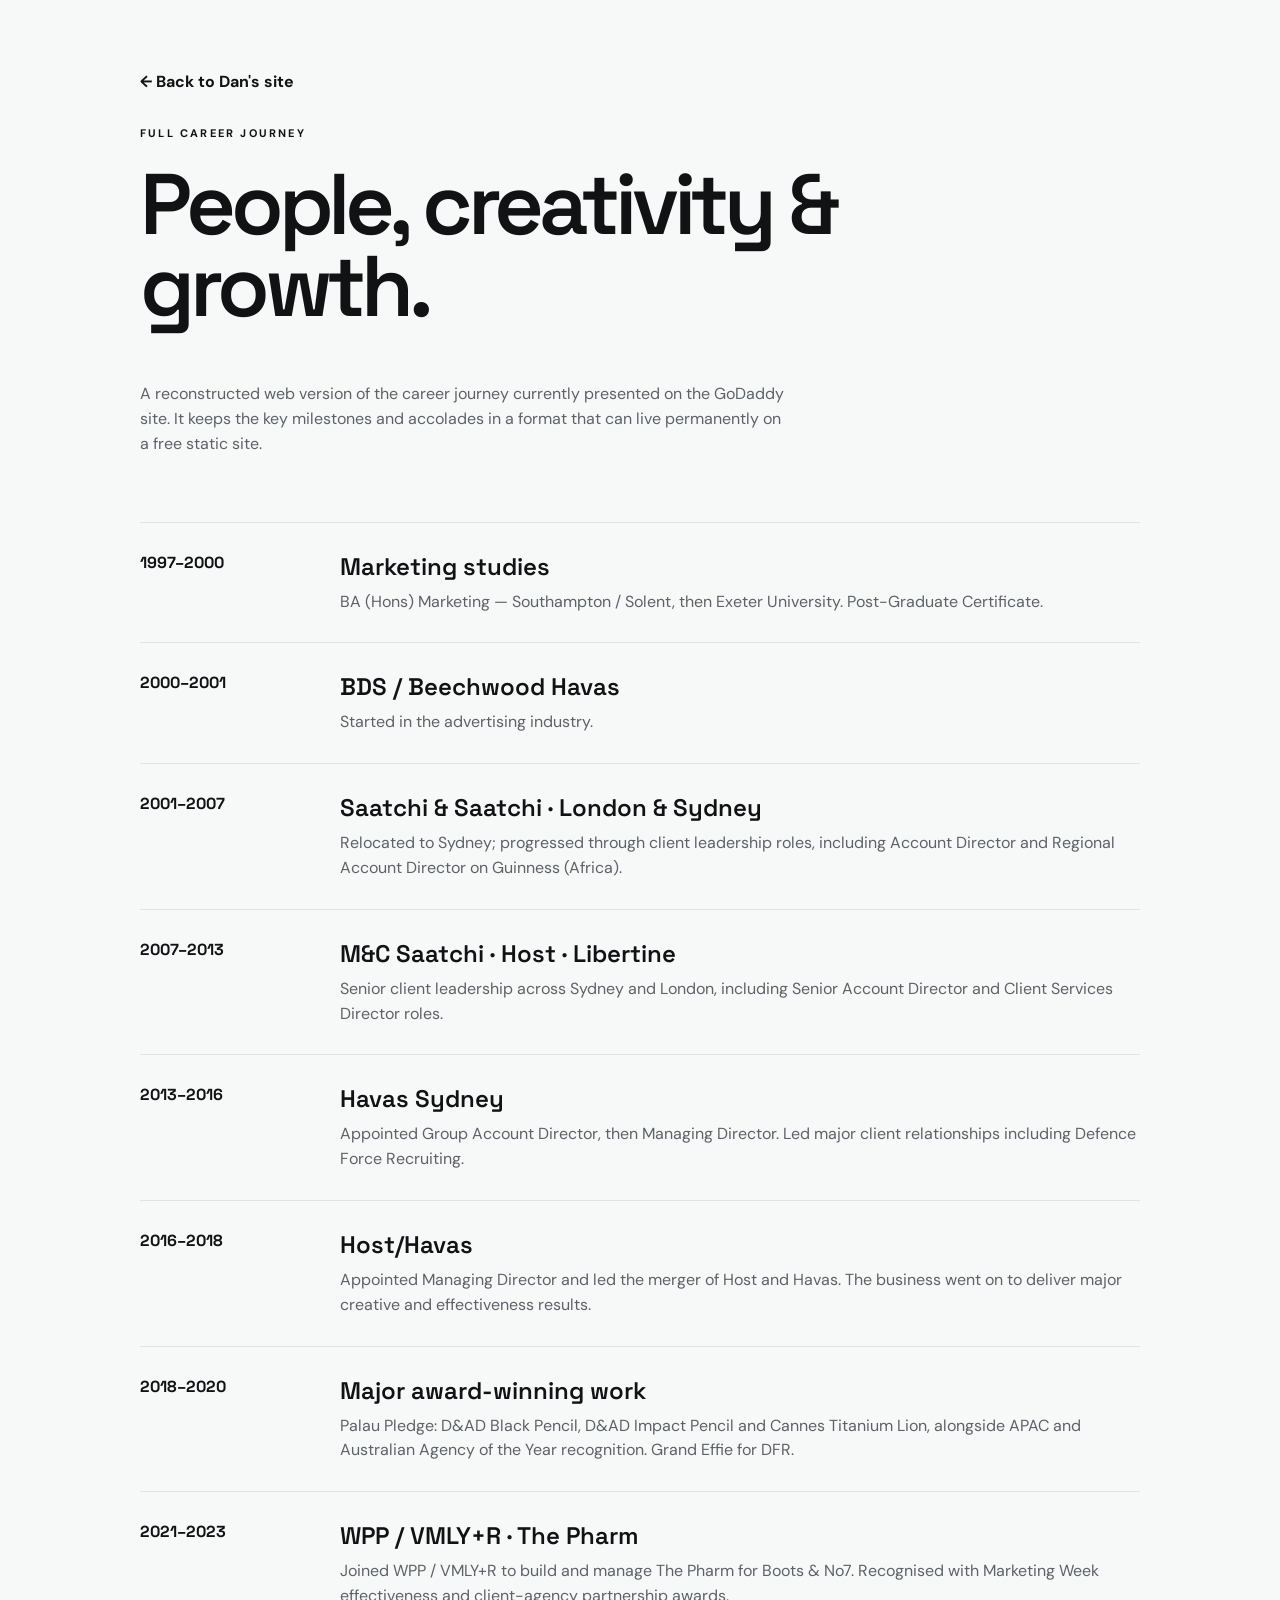
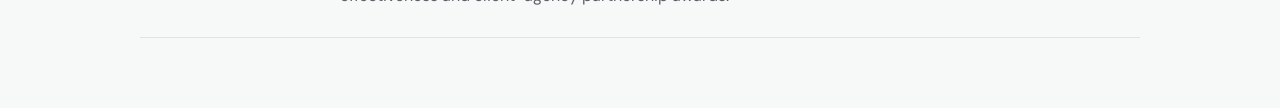
==== career-journey.html @ 4be55664 "Add files via upload" ====
<!doctype html><html lang="en-GB"><head><meta charset="utf-8"><meta name="viewport" content="width=device-width, initial-scale=1"><title>Career journey — Dan Smith</title><link rel="preconnect" href="https://fonts.googleapis.com"><link rel="preconnect" href="https://fonts.gstatic.com" crossorigin><link href="https://fonts.googleapis.com/css2?family=DM+Sans:wght@400;500;600;700&family=Space+Grotesk:wght@500;600;700&display=swap" rel="stylesheet"><link rel="stylesheet" href="styles.css"></head><body class="career-page"><main class="career-wrap"><a class="back" href="index.html">← Back to Dan's site</a><p class="eyebrow">Full career journey</p><h1>People, creativity &amp; growth.</h1><p class="career-meta">A reconstructed web version of the career journey currently presented on the GoDaddy site. It keeps the key milestones and accolades in a format that can live permanently on a free static site.</p><div class="career-line">
<div class="career-item"><strong>1997–2000</strong><div><h2>Marketing studies</h2><p>BA (Hons) Marketing — Southampton / Solent, then Exeter University. Post-Graduate Certificate.</p></div></div>
<div class="career-item"><strong>2000–2001</strong><div><h2>BDS / Beechwood Havas</h2><p>Started in the advertising industry.</p></div></div>
<div class="career-item"><strong>2001–2007</strong><div><h2>Saatchi &amp; Saatchi · London &amp; Sydney</h2><p>Relocated to Sydney; progressed through client leadership roles, including Account Director and Regional Account Director on Guinness (Africa).</p></div></div>
<div class="career-item"><strong>2007–2013</strong><div><h2>M&amp;C Saatchi · Host · Libertine</h2><p>Senior client leadership across Sydney and London, including Senior Account Director and Client Services Director roles.</p></div></div>
<div class="career-item"><strong>2013–2016</strong><div><h2>Havas Sydney</h2><p>Appointed Group Account Director, then Managing Director. Led major client relationships including Defence Force Recruiting.</p></div></div>
<div class="career-item"><strong>2016–2018</strong><div><h2>Host/Havas</h2><p>Appointed Managing Director and led the merger of Host and Havas. The business went on to deliver major creative and effectiveness results.</p></div></div>
<div class="career-item"><strong>2018–2020</strong><div><h2>Major award-winning work</h2><p>Palau Pledge: D&amp;AD Black Pencil, D&amp;AD Impact Pencil and Cannes Titanium Lion, alongside APAC and Australian Agency of the Year recognition. Grand Effie for DFR.</p></div></div>
<div class="career-item"><strong>2021–2023</strong><div><h2>WPP / VMLY+R · The Pharm</h2><p>Joined WPP / VMLY+R to build and manage The Pharm for Boots &amp; No7. Recognised with Marketing Week effectiveness and client-agency partnership awards.</p></div></div>
</div></main></body></html>
---- styles.css ----
:root{--ink:#111214;--muted:#5d6268;--line:#dfe3e5;--blue:#bfe9f4;--accent:#2c9db5;--paper:#f7f8f8;--white:#fff;--max:1240px}
*{box-sizing:border-box}html{scroll-behavior:smooth}body{margin:0;color:var(--ink);background:var(--white);font-family:'DM Sans',Arial,sans-serif;line-height:1.55}a{color:inherit}img{display:block;max-width:100%}.section-shell{width:min(calc(100% - 48px),var(--max));margin-inline:auto}.site-header{height:92px;display:flex;align-items:center;justify-content:space-between;width:min(calc(100% - 48px),var(--max));margin:auto;border-bottom:1px solid var(--line)}.brand{font-family:'Space Grotesk',sans-serif;font-weight:600;text-decoration:none;border:1.5px solid var(--ink);padding:10px 16px;letter-spacing:-.02em}.nav{display:flex;gap:34px;text-transform:uppercase;letter-spacing:.2em;font-size:12px;font-weight:600}.nav a{text-decoration:none;position:relative;padding:34px 0}.nav a.active:after,.nav a:hover:after{content:"";position:absolute;left:0;right:0;bottom:24px;height:2px;background:var(--accent)}.menu-toggle{display:none;background:none;border:1px solid var(--ink);padding:9px 12px;font:inherit}.hero{display:grid;grid-template-columns:1.05fr .95fr;min-height:650px;margin-top:54px}.hero-photo{background:#eaf2f4;overflow:hidden}.hero-photo img{width:100%;height:100%;object-fit:cover;object-position:center top;filter:saturate(.88)}.hero-copy{display:flex;flex-direction:column;justify-content:center;background:var(--blue);padding:clamp(42px,7vw,100px)}.eyebrow,.section-kicker{font-size:11px;text-transform:uppercase;letter-spacing:.2em;font-weight:700}.eyebrow{margin:0 0 22px}.hero h1{font:600 clamp(46px,5.4vw,82px)/.98 'Space Grotesk',sans-serif;letter-spacing:-.055em;max-width:690px;margin:0}.lede{font-size:20px;max-width:560px;margin:28px 0 34px;color:#30343a}.button{display:inline-flex;align-items:center;gap:26px;width:max-content;background:var(--ink);color:white;text-decoration:none;padding:15px 20px;font-weight:700;font-size:13px;letter-spacing:.03em}.button span{font-size:18px}.intro{padding:130px 0 110px}.section-kicker{color:var(--accent);border-top:1px solid var(--line);padding-top:14px;margin-bottom:50px}.intro-grid{display:grid;grid-template-columns:1.1fr .9fr;gap:100px}.intro h2,.work-intro h2,.cv h2,.contact h2{font:600 clamp(36px,4.2vw,64px)/1.03 'Space Grotesk',sans-serif;letter-spacing:-.05em;margin:0}.copy h3,.beliefs h3{font:700 18px/1.2 'Space Grotesk',sans-serif;margin:0 0 16px}.copy p,.beliefs p,.work-intro p,.cv p,.contact p{color:var(--muted);font-size:16px}.beliefs{display:grid;grid-template-columns:1fr 1fr;gap:70px;margin-top:100px}.beliefs article{border-top:1px solid var(--line);padding-top:18px}.beliefs span{font-size:11px;color:var(--accent);font-weight:700}.work{padding:80px 0 120px}.work-intro{display:grid;grid-template-columns:1.1fr .9fr;gap:100px;margin-bottom:55px}.case{display:grid;grid-template-columns:70px 1fr 220px;gap:45px;padding:55px 52px;margin-top:18px}.case-dark{background:#17191b;color:#fff}.case-blue{background:var(--blue)}.case-light{background:var(--paper)}.case-number{font:600 18px 'Space Grotesk',sans-serif}.case h3{font:600 clamp(30px,3vw,48px)/1.03 'Space Grotesk',sans-serif;letter-spacing:-.04em;margin:0 0 25px}.case p{max-width:720px;color:inherit;opacity:.78}.case-stat{align-self:end;border-left:1px solid currentColor;padding-left:28px;display:flex;flex-direction:column}.case-stat strong{font:600 56px/1 'Space Grotesk',sans-serif;letter-spacing:-.06em}.case-stat span{font-size:13px;max-width:150px;margin-top:8px;opacity:.7}.tags{display:flex;gap:8px;flex-wrap:wrap;margin-top:28px}.tags span{font-size:11px;border:1px solid rgba(17,18,20,.22);padding:7px 9px;text-transform:uppercase;letter-spacing:.08em}.text-link{display:inline-block;margin-top:18px;font-weight:700;text-decoration:none;border-bottom:1px solid currentColor}.cv{padding:100px 0}.cv-grid{display:grid;grid-template-columns:1fr 1fr;gap:100px;align-items:start}.cv .button{margin-top:24px}.timeline-preview{border-top:1px solid var(--line)}.timeline-preview div{display:grid;grid-template-columns:120px 1fr;gap:30px;padding:22px 0;border-bottom:1px solid var(--line)}.timeline-preview b{font-size:13px}.timeline-preview span{color:var(--muted);font-size:14px}.contact{padding:80px 0 120px}.contact-box{background:var(--blue);padding:65px;display:grid;grid-template-columns:1fr auto;gap:60px;align-items:center}.contact-box h2{max-width:650px}.contact-action{display:flex;flex-direction:column;align-items:flex-start;gap:14px}.button-dark{background:#111214}.contact small{color:var(--muted);font-size:11px;max-width:260px}.footer{border-top:1px solid var(--line);padding:24px 0 42px;display:flex;justify-content:space-between;font-size:12px;color:var(--muted)}.footer a{text-decoration:none}.career-page{background:var(--paper);min-height:100vh}.career-wrap{width:min(calc(100% - 48px),1000px);margin:auto;padding:70px 0}.career-wrap h1{font:600 clamp(48px,7vw,86px)/.95 'Space Grotesk',sans-serif;letter-spacing:-.06em;margin:15px 0 55px}.career-meta{color:var(--muted);max-width:650px}.career-line{margin-top:65px;border-top:1px solid var(--line)}.career-item{display:grid;grid-template-columns:150px 1fr;gap:50px;padding:28px 0;border-bottom:1px solid var(--line)}.career-item strong{font-family:'Space Grotesk',sans-serif}.career-item h2{font:600 24px 'Space Grotesk',sans-serif;margin:0 0 8px}.career-item p{margin:0;color:var(--muted)}.back{display:inline-block;margin-bottom:30px;text-decoration:none;font-weight:700}
@media(max-width:850px){.site-header{height:76px}.nav{display:none;position:absolute;top:76px;left:24px;right:24px;background:white;border:1px solid var(--line);padding:18px;flex-direction:column;gap:0;z-index:5}.nav.open{display:flex}.nav a{padding:14px}.nav a.active:after,.nav a:hover:after{bottom:5px}.menu-toggle{display:block}.hero,.intro-grid,.work-intro,.cv-grid{grid-template-columns:1fr}.hero{margin-top:24px;min-height:auto}.hero-photo{height:430px}.hero-copy{min-height:500px}.intro{padding:85px 0}.beliefs{grid-template-columns:1fr;gap:40px;margin-top:60px}.case{grid-template-columns:1fr;gap:22px;padding:38px 30px}.case-stat{border-left:0;border-top:1px solid currentColor;padding:20px 0 0}.work{padding:30px 0 70px}.cv{padding:70px 0}.contact-box{grid-template-columns:1fr;padding:40px 30px}.footer{padding-bottom:28px}.career-item{grid-template-columns:1fr;gap:8px}.career-wrap{padding:45px 0}}
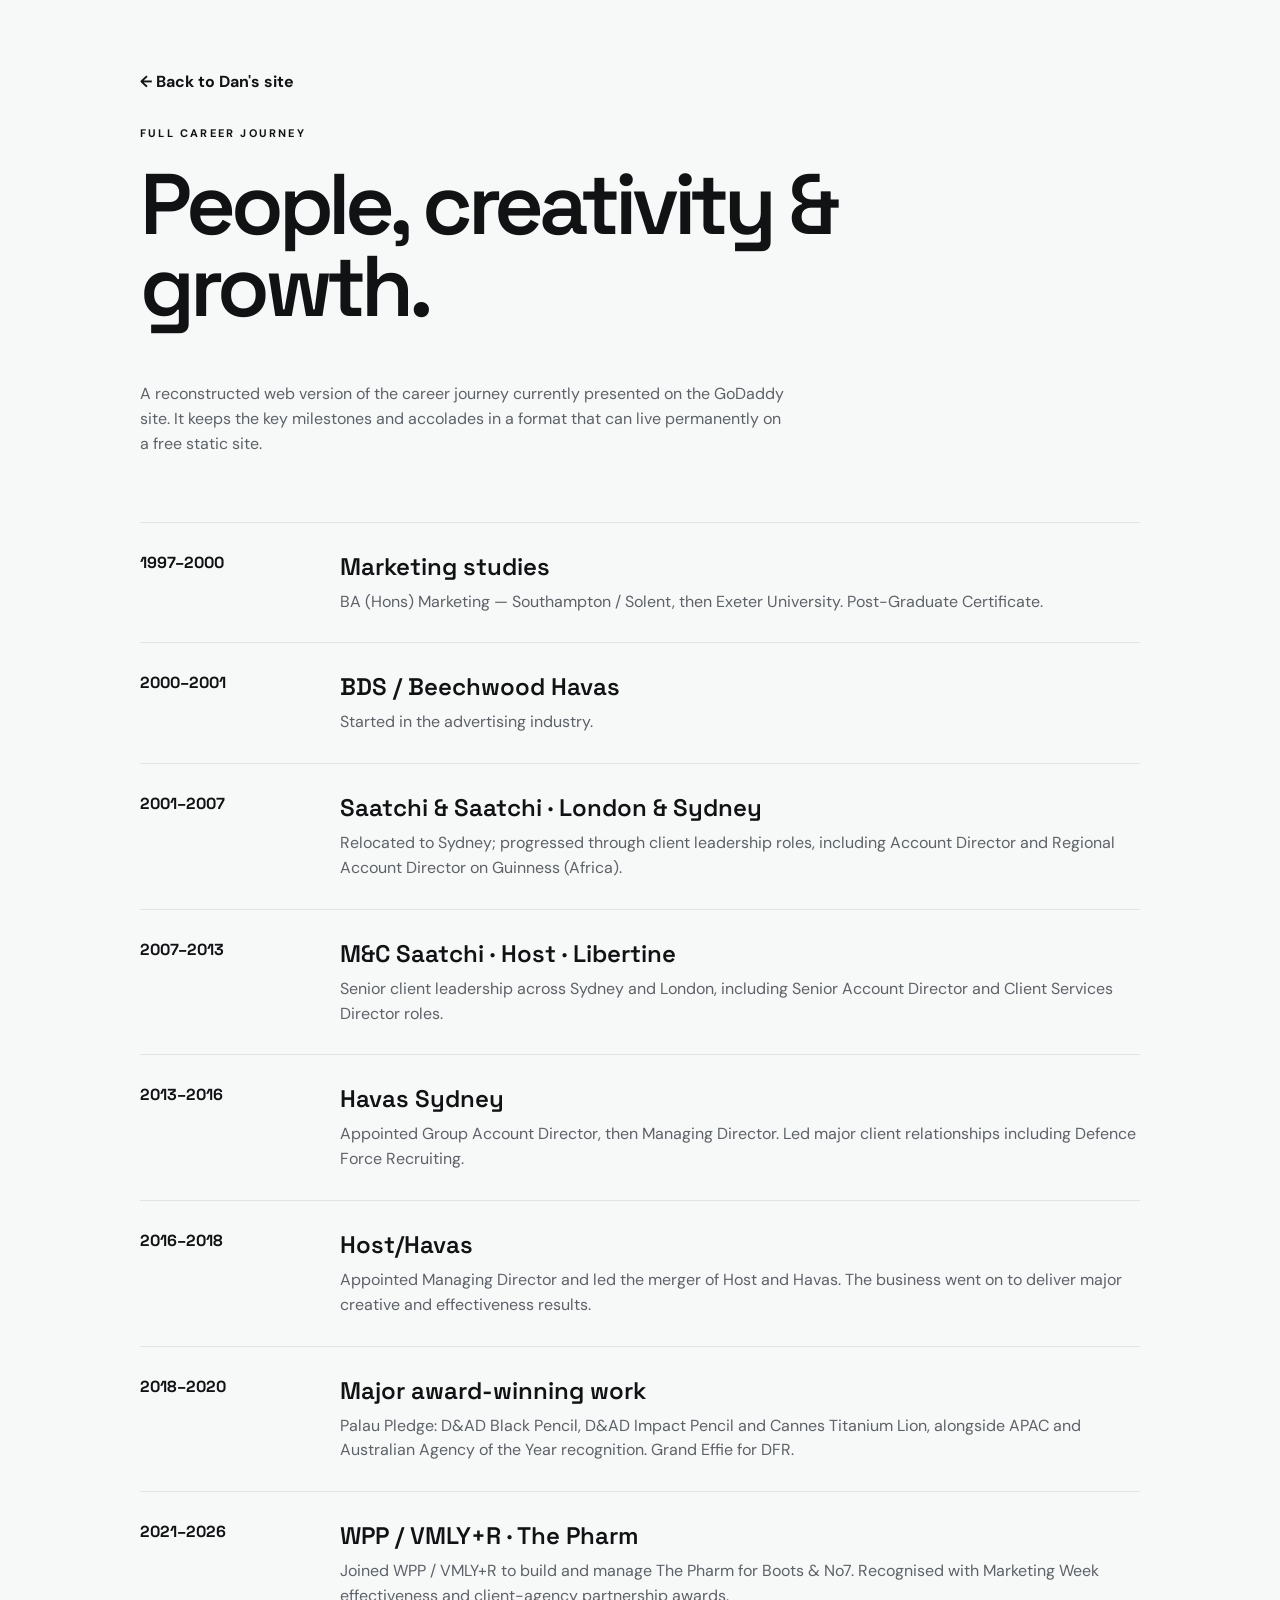
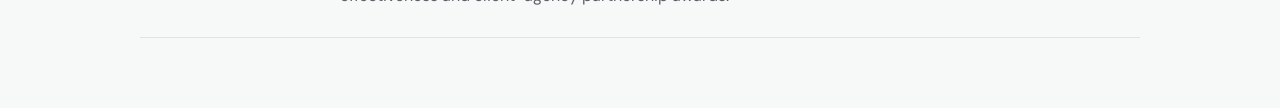
==== commit 598551f3: "Update career timeline from 2021–2023 to 2021–2026" ====
--- a/career-journey.html
+++ b/career-journey.html
@@ -6,5 +6,5 @@
 <div class="career-item"><strong>2013–2016</strong><div><h2>Havas Sydney</h2><p>Appointed Group Account Director, then Managing Director. Led major client relationships including Defence Force Recruiting.</p></div></div>
 <div class="career-item"><strong>2016–2018</strong><div><h2>Host/Havas</h2><p>Appointed Managing Director and led the merger of Host and Havas. The business went on to deliver major creative and effectiveness results.</p></div></div>
 <div class="career-item"><strong>2018–2020</strong><div><h2>Major award-winning work</h2><p>Palau Pledge: D&amp;AD Black Pencil, D&amp;AD Impact Pencil and Cannes Titanium Lion, alongside APAC and Australian Agency of the Year recognition. Grand Effie for DFR.</p></div></div>
-<div class="career-item"><strong>2021–2023</strong><div><h2>WPP / VMLY+R · The Pharm</h2><p>Joined WPP / VMLY+R to build and manage The Pharm for Boots &amp; No7. Recognised with Marketing Week effectiveness and client-agency partnership awards.</p></div></div>
+<div class="career-item"><strong>2021–2026</strong><div><h2>WPP / VMLY+R · The Pharm</h2><p>Joined WPP / VMLY+R to build and manage The Pharm for Boots &amp; No7. Recognised with Marketing Week effectiveness and client-agency partnership awards.</p></div></div>
 </div></main></body></html>
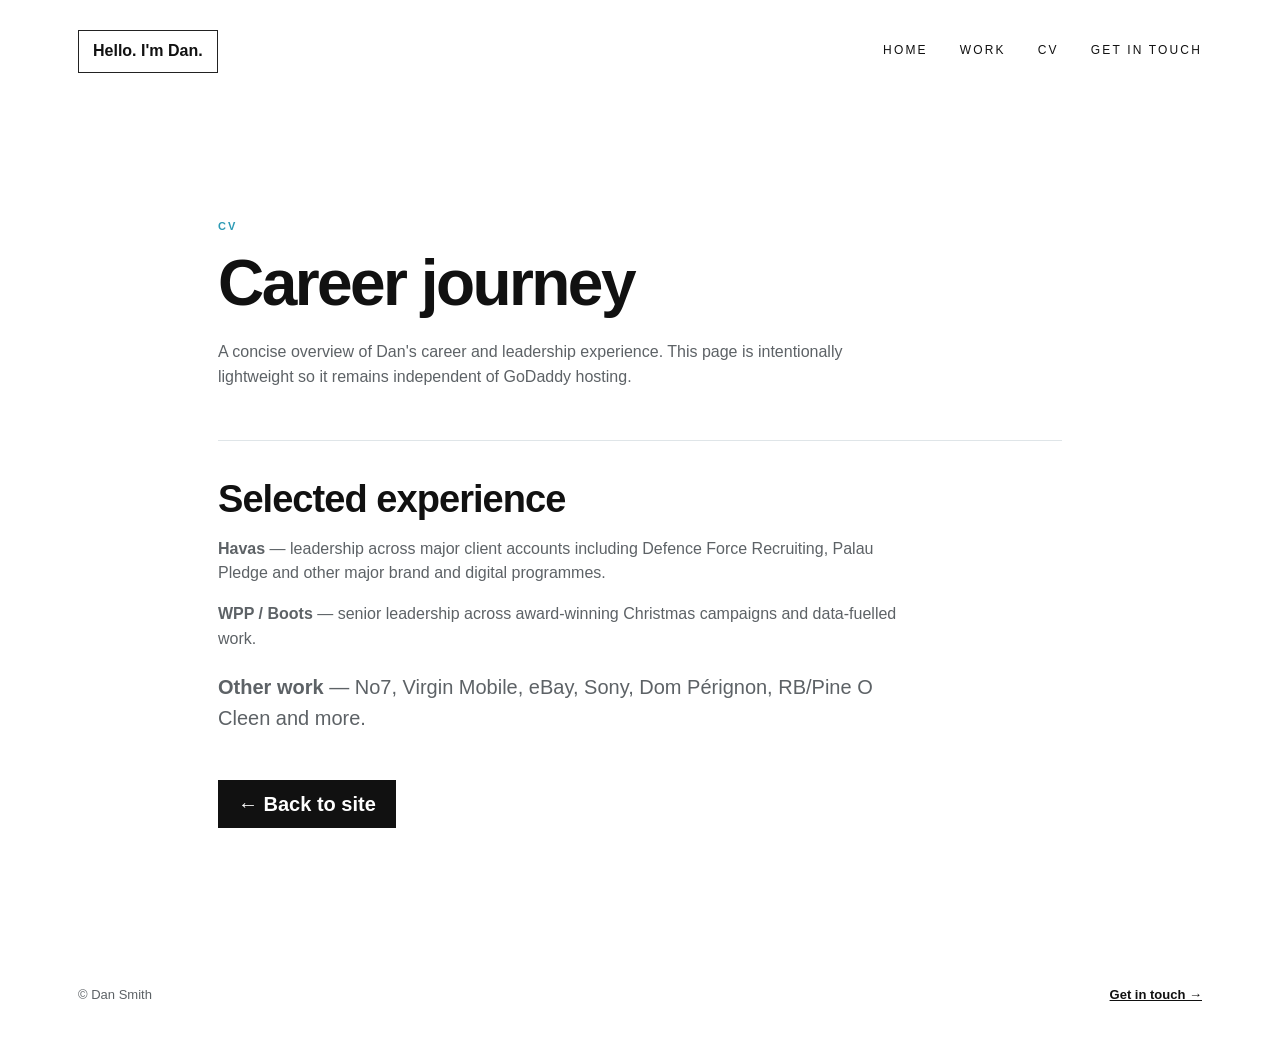
==== commit 01b25fe0: "Add files via upload" ====
--- a/career-journey.html
+++ b/career-journey.html
@@ -1,10 +1,18 @@
-<!doctype html><html lang="en-GB"><head><meta charset="utf-8"><meta name="viewport" content="width=device-width, initial-scale=1"><title>Career journey — Dan Smith</title><link rel="preconnect" href="https://fonts.googleapis.com"><link rel="preconnect" href="https://fonts.gstatic.com" crossorigin><link href="https://fonts.googleapis.com/css2?family=DM+Sans:wght@400;500;600;700&family=Space+Grotesk:wght@500;600;700&display=swap" rel="stylesheet"><link rel="stylesheet" href="styles.css"></head><body class="career-page"><main class="career-wrap"><a class="back" href="index.html">← Back to Dan's site</a><p class="eyebrow">Full career journey</p><h1>People, creativity &amp; growth.</h1><p class="career-meta">A reconstructed web version of the career journey currently presented on the GoDaddy site. It keeps the key milestones and accolades in a format that can live permanently on a free static site.</p><div class="career-line">
-<div class="career-item"><strong>1997–2000</strong><div><h2>Marketing studies</h2><p>BA (Hons) Marketing — Southampton / Solent, then Exeter University. Post-Graduate Certificate.</p></div></div>
-<div class="career-item"><strong>2000–2001</strong><div><h2>BDS / Beechwood Havas</h2><p>Started in the advertising industry.</p></div></div>
-<div class="career-item"><strong>2001–2007</strong><div><h2>Saatchi &amp; Saatchi · London &amp; Sydney</h2><p>Relocated to Sydney; progressed through client leadership roles, including Account Director and Regional Account Director on Guinness (Africa).</p></div></div>
-<div class="career-item"><strong>2007–2013</strong><div><h2>M&amp;C Saatchi · Host · Libertine</h2><p>Senior client leadership across Sydney and London, including Senior Account Director and Client Services Director roles.</p></div></div>
-<div class="career-item"><strong>2013–2016</strong><div><h2>Havas Sydney</h2><p>Appointed Group Account Director, then Managing Director. Led major client relationships including Defence Force Recruiting.</p></div></div>
-<div class="career-item"><strong>2016–2018</strong><div><h2>Host/Havas</h2><p>Appointed Managing Director and led the merger of Host and Havas. The business went on to deliver major creative and effectiveness results.</p></div></div>
-<div class="career-item"><strong>2018–2020</strong><div><h2>Major award-winning work</h2><p>Palau Pledge: D&amp;AD Black Pencil, D&amp;AD Impact Pencil and Cannes Titanium Lion, alongside APAC and Australian Agency of the Year recognition. Grand Effie for DFR.</p></div></div>
-<div class="career-item"><strong>2021–2026</strong><div><h2>WPP / VMLY+R · The Pharm</h2><p>Joined WPP / VMLY+R to build and manage The Pharm for Boots &amp; No7. Recognised with Marketing Week effectiveness and client-agency partnership awards.</p></div></div>
-</div></main></body></html>
+<!doctype html>
+<html lang="en"><head><meta charset="utf-8"><meta name="viewport" content="width=device-width,initial-scale=1">
+<title>Career journey — Dan Smith</title><link rel="stylesheet" href="styles.css"></head>
+<body>
+<header class="site-header"><a class="brand" href="index.html">Hello. I'm Dan.</a><nav><a href="index.html#home">Home</a><a href="index.html#work">Work</a><a href="career-journey.html">CV</a><a href="index.html#contact">Get in touch</a></nav></header>
+<main class="intro">
+<p class="eyebrow">CV</p><h1>Career journey</h1>
+<p>A concise overview of Dan's career and leadership experience. This page is intentionally lightweight so it remains independent of GoDaddy hosting.</p>
+<div style="margin-top:50px;border-top:1px solid var(--line);padding-top:30px">
+<h3>Selected experience</h3>
+<p><strong>Havas</strong> — leadership across major client accounts including Defence Force Recruiting, Palau Pledge and other major brand and digital programmes.</p>
+<p><strong>WPP / Boots</strong> — senior leadership across award-winning Christmas campaigns and data-fuelled work.</p>
+<p><strong>Other work</strong> — No7, Virgin Mobile, eBay, Sony, Dom Pérignon, RB/Pine O Cleen and more.</p>
+</div>
+<p style="margin-top:55px"><a class="button" href="index.html">← Back to site</a></p>
+</main>
+<footer><span>© Dan Smith</span><a href="index.html#contact">Get in touch →</a></footer>
+</body></html>
--- a/styles.css
+++ b/styles.css
@@ -1,3 +1,53 @@
-:root{--ink:#111214;--muted:#5d6268;--line:#dfe3e5;--blue:#bfe9f4;--accent:#2c9db5;--paper:#f7f8f8;--white:#fff;--max:1240px}
-*{box-sizing:border-box}html{scroll-behavior:smooth}body{margin:0;color:var(--ink);background:var(--white);font-family:'DM Sans',Arial,sans-serif;line-height:1.55}a{color:inherit}img{display:block;max-width:100%}.section-shell{width:min(calc(100% - 48px),var(--max));margin-inline:auto}.site-header{height:92px;display:flex;align-items:center;justify-content:space-between;width:min(calc(100% - 48px),var(--max));margin:auto;border-bottom:1px solid var(--line)}.brand{font-family:'Space Grotesk',sans-serif;font-weight:600;text-decoration:none;border:1.5px solid var(--ink);padding:10px 16px;letter-spacing:-.02em}.nav{display:flex;gap:34px;text-transform:uppercase;letter-spacing:.2em;font-size:12px;font-weight:600}.nav a{text-decoration:none;position:relative;padding:34px 0}.nav a.active:after,.nav a:hover:after{content:"";position:absolute;left:0;right:0;bottom:24px;height:2px;background:var(--accent)}.menu-toggle{display:none;background:none;border:1px solid var(--ink);padding:9px 12px;font:inherit}.hero{display:grid;grid-template-columns:1.05fr .95fr;min-height:650px;margin-top:54px}.hero-photo{background:#eaf2f4;overflow:hidden}.hero-photo img{width:100%;height:100%;object-fit:cover;object-position:center top;filter:saturate(.88)}.hero-copy{display:flex;flex-direction:column;justify-content:center;background:var(--blue);padding:clamp(42px,7vw,100px)}.eyebrow,.section-kicker{font-size:11px;text-transform:uppercase;letter-spacing:.2em;font-weight:700}.eyebrow{margin:0 0 22px}.hero h1{font:600 clamp(46px,5.4vw,82px)/.98 'Space Grotesk',sans-serif;letter-spacing:-.055em;max-width:690px;margin:0}.lede{font-size:20px;max-width:560px;margin:28px 0 34px;color:#30343a}.button{display:inline-flex;align-items:center;gap:26px;width:max-content;background:var(--ink);color:white;text-decoration:none;padding:15px 20px;font-weight:700;font-size:13px;letter-spacing:.03em}.button span{font-size:18px}.intro{padding:130px 0 110px}.section-kicker{color:var(--accent);border-top:1px solid var(--line);padding-top:14px;margin-bottom:50px}.intro-grid{display:grid;grid-template-columns:1.1fr .9fr;gap:100px}.intro h2,.work-intro h2,.cv h2,.contact h2{font:600 clamp(36px,4.2vw,64px)/1.03 'Space Grotesk',sans-serif;letter-spacing:-.05em;margin:0}.copy h3,.beliefs h3{font:700 18px/1.2 'Space Grotesk',sans-serif;margin:0 0 16px}.copy p,.beliefs p,.work-intro p,.cv p,.contact p{color:var(--muted);font-size:16px}.beliefs{display:grid;grid-template-columns:1fr 1fr;gap:70px;margin-top:100px}.beliefs article{border-top:1px solid var(--line);padding-top:18px}.beliefs span{font-size:11px;color:var(--accent);font-weight:700}.work{padding:80px 0 120px}.work-intro{display:grid;grid-template-columns:1.1fr .9fr;gap:100px;margin-bottom:55px}.case{display:grid;grid-template-columns:70px 1fr 220px;gap:45px;padding:55px 52px;margin-top:18px}.case-dark{background:#17191b;color:#fff}.case-blue{background:var(--blue)}.case-light{background:var(--paper)}.case-number{font:600 18px 'Space Grotesk',sans-serif}.case h3{font:600 clamp(30px,3vw,48px)/1.03 'Space Grotesk',sans-serif;letter-spacing:-.04em;margin:0 0 25px}.case p{max-width:720px;color:inherit;opacity:.78}.case-stat{align-self:end;border-left:1px solid currentColor;padding-left:28px;display:flex;flex-direction:column}.case-stat strong{font:600 56px/1 'Space Grotesk',sans-serif;letter-spacing:-.06em}.case-stat span{font-size:13px;max-width:150px;margin-top:8px;opacity:.7}.tags{display:flex;gap:8px;flex-wrap:wrap;margin-top:28px}.tags span{font-size:11px;border:1px solid rgba(17,18,20,.22);padding:7px 9px;text-transform:uppercase;letter-spacing:.08em}.text-link{display:inline-block;margin-top:18px;font-weight:700;text-decoration:none;border-bottom:1px solid currentColor}.cv{padding:100px 0}.cv-grid{display:grid;grid-template-columns:1fr 1fr;gap:100px;align-items:start}.cv .button{margin-top:24px}.timeline-preview{border-top:1px solid var(--line)}.timeline-preview div{display:grid;grid-template-columns:120px 1fr;gap:30px;padding:22px 0;border-bottom:1px solid var(--line)}.timeline-preview b{font-size:13px}.timeline-preview span{color:var(--muted);font-size:14px}.contact{padding:80px 0 120px}.contact-box{background:var(--blue);padding:65px;display:grid;grid-template-columns:1fr auto;gap:60px;align-items:center}.contact-box h2{max-width:650px}.contact-action{display:flex;flex-direction:column;align-items:flex-start;gap:14px}.button-dark{background:#111214}.contact small{color:var(--muted);font-size:11px;max-width:260px}.footer{border-top:1px solid var(--line);padding:24px 0 42px;display:flex;justify-content:space-between;font-size:12px;color:var(--muted)}.footer a{text-decoration:none}.career-page{background:var(--paper);min-height:100vh}.career-wrap{width:min(calc(100% - 48px),1000px);margin:auto;padding:70px 0}.career-wrap h1{font:600 clamp(48px,7vw,86px)/.95 'Space Grotesk',sans-serif;letter-spacing:-.06em;margin:15px 0 55px}.career-meta{color:var(--muted);max-width:650px}.career-line{margin-top:65px;border-top:1px solid var(--line)}.career-item{display:grid;grid-template-columns:150px 1fr;gap:50px;padding:28px 0;border-bottom:1px solid var(--line)}.career-item strong{font-family:'Space Grotesk',sans-serif}.career-item h2{font:600 24px 'Space Grotesk',sans-serif;margin:0 0 8px}.career-item p{margin:0;color:var(--muted)}.back{display:inline-block;margin-bottom:30px;text-decoration:none;font-weight:700}
-@media(max-width:850px){.site-header{height:76px}.nav{display:none;position:absolute;top:76px;left:24px;right:24px;background:white;border:1px solid var(--line);padding:18px;flex-direction:column;gap:0;z-index:5}.nav.open{display:flex}.nav a{padding:14px}.nav a.active:after,.nav a:hover:after{bottom:5px}.menu-toggle{display:block}.hero,.intro-grid,.work-intro,.cv-grid{grid-template-columns:1fr}.hero{margin-top:24px;min-height:auto}.hero-photo{height:430px}.hero-copy{min-height:500px}.intro{padding:85px 0}.beliefs{grid-template-columns:1fr;gap:40px;margin-top:60px}.case{grid-template-columns:1fr;gap:22px;padding:38px 30px}.case-stat{border-left:0;border-top:1px solid currentColor;padding:20px 0 0}.work{padding:30px 0 70px}.cv{padding:70px 0}.contact-box{grid-template-columns:1fr;padding:40px 30px}.footer{padding-bottom:28px}.career-item{grid-template-columns:1fr;gap:8px}.career-wrap{padding:45px 0}}
+*{box-sizing:border-box}
+:root{--ink:#111;--muted:#5d6266;--line:#dfe5e8;--blue:#2d9bb5;--pale:#eaf7fb;--max:1180px}
+html{scroll-behavior:smooth}
+body{margin:0;color:var(--ink);font-family:Arial,Helvetica,sans-serif;line-height:1.55;background:#fff}
+a{color:inherit}
+.site-header{max-width:var(--max);margin:auto;padding:30px 28px 24px;display:flex;align-items:center;justify-content:space-between;gap:30px}
+.brand{text-decoration:none;border:1px solid #222;padding:8px 14px;font-weight:700}
+nav{display:flex;gap:32px;text-transform:uppercase;letter-spacing:.18em;font-size:12px}
+nav a{text-decoration:none;padding:10px 0;border-bottom:2px solid transparent}
+nav a:hover{border-color:var(--blue)}
+.hero{max-width:var(--max);margin:35px auto 0;padding:0 28px;display:grid;grid-template-columns:1.25fr .75fr;min-height:610px}
+.hero-image{overflow:hidden;background:#edf2f3}
+.hero-image img{width:100%;height:100%;object-fit:cover;object-position:center center;display:block}
+.hero-copy{background:var(--pale);padding:clamp(42px,6vw,82px);display:flex;flex-direction:column;justify-content:center}
+.eyebrow,.label{font-size:11px;letter-spacing:.18em;text-transform:uppercase;font-weight:700}
+.eyebrow{color:var(--blue)}
+h1{font-size:clamp(42px,5vw,70px);line-height:1.02;margin:16px 0 24px;letter-spacing:-.04em}
+h2{font-size:clamp(34px,4vw,52px);line-height:1.08;letter-spacing:-.035em;margin:10px 0 22px}
+h3{font-size:clamp(25px,3vw,38px);line-height:1.1;margin:8px 0 16px;letter-spacing:-.025em}
+p{max-width:680px;color:var(--muted)}
+.hero-copy p{font-size:18px}
+.hero-links{display:flex;align-items:center;gap:24px;margin-top:20px}
+.button{background:var(--ink);color:white;text-decoration:none;padding:13px 20px;font-weight:700}
+.text-link{font-weight:700;text-decoration:none}
+.intro,.work,.contact{max-width:var(--max);margin:auto;padding:110px 28px}
+.intro{max-width:900px}
+.intro p:last-child{font-size:20px}
+.section-heading{margin-bottom:55px}
+.case-study{display:grid;grid-template-columns:1fr 1fr;border-top:1px solid var(--line);padding:65px 0;gap:60px}
+.case-study.featured{align-items:center}
+.case-copy .award{font-weight:700;color:var(--ink)}
+.video-wrap{aspect-ratio:16/9;background:#111}
+.video-wrap iframe{width:100%;height:100%;border:0}
+.dfr-list{display:flex;flex-direction:column;border-left:1px solid var(--line)}
+.dfr-list div{padding:16px 0 16px 24px;border-bottom:1px solid var(--line);display:grid;grid-template-columns:40px 1fr;column-gap:12px}
+.dfr-list span{font-size:12px;color:var(--blue);font-weight:700}
+.dfr-list strong{font-size:17px}
+.dfr-list small{grid-column:2;color:var(--muted);margin-top:3px}
+.work-grid{display:grid;grid-template-columns:repeat(2,1fr);gap:0 50px;border-top:1px solid var(--line)}
+.work-grid article{padding:38px 0;border-bottom:1px solid var(--line)}
+.work-grid h3{font-size:28px}
+.contact{margin-top:20px;background:var(--pale);display:flex;justify-content:space-between;align-items:center;gap:40px}
+.contact-email{font-size:clamp(18px,2vw,25px);font-weight:700;text-decoration:none;border-bottom:2px solid var(--blue)}
+footer{max-width:var(--max);margin:auto;padding:35px 28px 55px;display:flex;justify-content:space-between;color:var(--muted);font-size:13px}
+footer a{color:var(--ink);font-weight:700}
+@media(max-width:800px){
+ .site-header{padding:22px 20px;display:block}.brand{display:inline-block}.site-header nav{margin-top:22px;gap:18px;flex-wrap:wrap}
+ .hero{padding:0 20px;display:flex;flex-direction:column;margin-top:15px;min-height:0}.hero-image{height:auto}.hero-image img{height:auto;max-height:none;object-fit:contain}
+ .hero-copy{padding:42px 30px}.hero-copy p{font-size:16px}h1{font-size:46px}
+ .intro,.work,.contact{padding:75px 20px}.case-study{grid-template-columns:1fr;gap:35px;padding:50px 0}.work-grid{grid-template-columns:1fr}
+ .contact{display:block}.contact-email{display:inline-block;margin-top:20px;overflow-wrap:anywhere}
+ footer{padding:30px 20px}
+}
